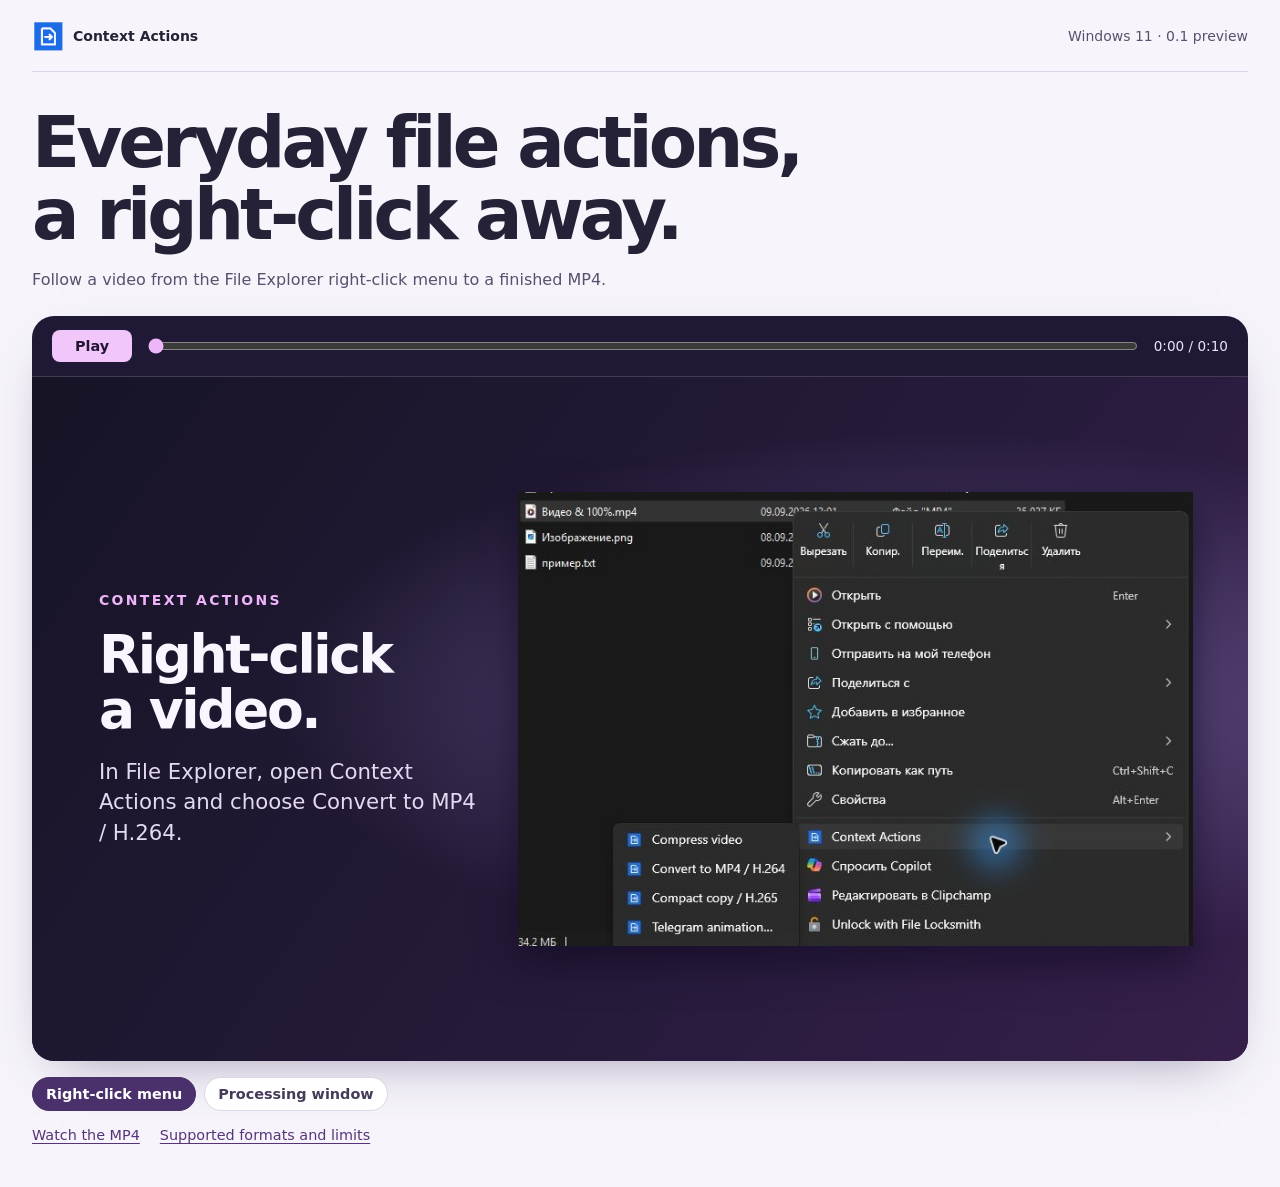
==== docs/showcase/index.html @ cdab29f8 "Showcase Context Actions in English" ====
<!doctype html>
<html lang="en">
<head>
  <meta charset="utf-8">
  <meta name="viewport" content="width=device-width, initial-scale=1">
  <meta name="description" content="See how to convert a video to MP4 from the File Explorer right-click menu with Context Actions.">
  <title>Context Actions · Product tour</title>
  <link rel="icon" href="../../resources/logo-44.png">
  <link rel="stylesheet" href="showcase.css">
  <script defer src="showcase.js"></script>
</head>
<body>
  <main>
    <header class="masthead">
      <a class="brand" href="../../README.md"><img src="../../resources/logo-44.png" alt="" width="32" height="32"> Context Actions</a>
      <span>Windows 11 · 0.1 preview</span>
    </header>

    <section aria-labelledby="tour-title">
      <div class="intro">
        <h1 id="tour-title">Everyday file actions, a right-click away.</h1>
        <p>Follow a video from the File Explorer right-click menu to a finished MP4.</p>
      </div>

      <div class="player" aria-label="Context Actions animated walkthrough">
        <div class="controls">
          <button class="play" id="play" type="button" aria-label="Play tour">Play</button>
          <label class="sr-only" for="position">Tour position</label>
          <input id="position" type="range" min="0" max="10" step="0.01" value="0" aria-valuetext="0:00 of 0:10">
          <span id="time" aria-hidden="true">0:00 / 0:10</span>
        </div>
        <div class="stage">
          <div class="scene-copy">
            <span class="eyebrow">CONTEXT ACTIONS</span>
            <h2 id="scene-title">Right-click a video.</h2>
            <p id="scene-summary">In File Explorer, open Context Actions and choose Convert to MP4 / H.264.</p>
          </div>
          <div class="scene-visual">
            <img id="scene-image" src="explorer.jpg" alt="The Context Actions submenu in File Explorer with Convert to MP4 / H.264." draggable="false">
          </div>
        </div>
      </div>

      <nav class="chapters" aria-label="Tour chapters">
        <button type="button" data-time="0" aria-current="true">Right-click menu</button>
        <button type="button" data-time="4">Processing window</button>
      </nav>
      <div class="links">
        <a href="demo.mp4">Watch the MP4</a>
        <a href="../support.md">Supported formats and limits</a>
      </div>
      <noscript>
        <p>JavaScript powers the interactive tour. <a href="demo.mp4">Watch the MP4 instead.</a></p>
      </noscript>
    </section>
  </main>
</body>
</html>
---- docs/showcase/showcase.css ----
:root {
  color-scheme: light;
  font-family: "DM Sans", "Segoe UI", system-ui, sans-serif;
  color: #252136;
  background: #f7f5fb;
}

* { box-sizing: border-box; }

body { margin: 0; }

main {
  width: min(1280px, calc(100% - 64px));
  margin: 0 auto;
  padding-bottom: 44px;
}

.masthead {
  display: flex;
  align-items: center;
  justify-content: space-between;
  gap: 12px;
  min-height: 72px;
  border-bottom: 1px solid #dcd7e7;
  color: #58516d;
  font-size: 0.875rem;
}

.brand {
  display: inline-flex;
  align-items: center;
  gap: 9px;
  color: #252136;
  font-weight: 700;
  text-decoration: none;
}

.intro { margin: 36px 0 24px; }

h1 {
  max-width: 840px;
  margin: 0;
  font-size: clamp(2.3rem, 5.5vw, 4.8rem);
  line-height: 1.02;
  letter-spacing: -0.055em;
  text-wrap: balance;
}

.intro p {
  max-width: 64ch;
  margin: 16px 0 0;
  color: #58516d;
  line-height: 1.55;
}

.player {
  overflow: hidden;
  color: #f9f6ff;
  background: #201935;
  border-radius: 22px;
  box-shadow: 0 20px 55px -28px #37225688;
}

.stage {
  container-type: inline-size;
  display: grid;
  grid-template-columns: 37% minmax(0, 1fr);
  align-items: center;
  aspect-ratio: 16 / 9;
  overflow: hidden;
  background:
    radial-gradient(ellipse at 75% 47%, #635187 0%, transparent 52%),
    linear-gradient(125deg, #171426, #271b3c 62%, #36204b);
}

.scene-copy {
  padding-left: 5.5cqw;
  opacity: var(--scene-opacity, 1);
  transform: translateY(var(--scene-shift, 0));
}

.eyebrow {
  color: #eeb5fb;
  font-size: clamp(0.6rem, 1.15cqw, 0.95rem);
  font-weight: 700;
  letter-spacing: 0.17em;
}

.scene-copy h2 {
  margin: 1.6cqw 0;
  font-size: clamp(1.2rem, 4.4cqw, 4.1rem);
  line-height: 1.02;
  letter-spacing: -0.045em;
  text-wrap: balance;
}

.scene-copy p {
  margin: 0;
  color: #e3d9f2;
  font-size: clamp(0.75rem, 1.75cqw, 1.5rem);
  line-height: 1.43;
}

.scene-visual {
  position: relative;
  height: 47cqw;
  margin: 0 4.5cqw 0 3cqw;
  opacity: var(--scene-opacity, 1);
  transform: translateX(var(--scene-shift, 0));
}

.scene-visual img {
  position: absolute;
  inset: 0;
  display: block;
  width: 100%;
  height: 100%;
  object-fit: contain;
  filter: drop-shadow(0 16px 20px #100922aa);
}

.controls {
  display: flex;
  align-items: center;
  gap: 14px;
  padding: 14px 20px;
  border-bottom: 1px solid #ffffff26;
}

button {
  font: inherit;
  font-size: 0.9rem;
  font-weight: 600;
  cursor: pointer;
}

button:focus-visible, input:focus-visible, a:focus-visible {
  outline: 2px solid #9b5bd8;
  outline-offset: 3px;
}

.play {
  flex: 0 0 5rem;
  padding: 8px;
  border: 0;
  border-radius: 8px;
  color: #221633;
  background: #f0c6fb;
}

.play:hover { background: #f7dbff; }

#position {
  flex: 1;
  min-width: 0;
  accent-color: #eeb5fb;
  cursor: pointer;
}

#time { color: #eadff7; font-size: 0.85rem; font-variant-numeric: tabular-nums; }

.chapters, .links {
  display: flex;
  flex-wrap: wrap;
  gap: 8px;
  margin-top: 16px;
}

.chapters button {
  padding: 8px 13px;
  border: 1px solid #dcd7e7;
  border-radius: 20px;
  color: #453b59;
  background: #fff;
}

.chapters button:hover { background: #f0e6fa; }
.chapters button[aria-current] { color: #fff; background: #4a316c; border-color: #4a316c; }
.links { gap: 20px; font-size: 0.9rem; }
.links a, noscript a { color: #56347a; text-underline-offset: 3px; }

.sr-only {
  position: absolute;
  width: 1px;
  height: 1px;
  padding: 0;
  overflow: hidden;
  clip-path: inset(50%);
  white-space: nowrap;
}

@media (max-width: 600px) {
  main { width: calc(100% - 32px); }
  .masthead { min-height: 60px; }
  .intro { margin-top: 26px; }
  .player { border-radius: 14px; }

  .stage {
    grid-template-columns: 1fr;
    grid-template-rows: 42cqw 1fr;
    aspect-ratio: 5 / 6;
    padding: 0 5cqw;
  }

  .scene-copy { padding-left: 0; }
  .scene-copy h2 { font-size: clamp(1.3rem, 7cqw, 2.25rem); }
  .scene-copy p { font-size: clamp(0.75rem, 3.7cqw, 1rem); }
  .scene-visual { height: 70cqw; margin: 0; align-self: start; }
  .controls { gap: 8px; padding: 12px; }
  .play { flex-basis: 4rem; }
}
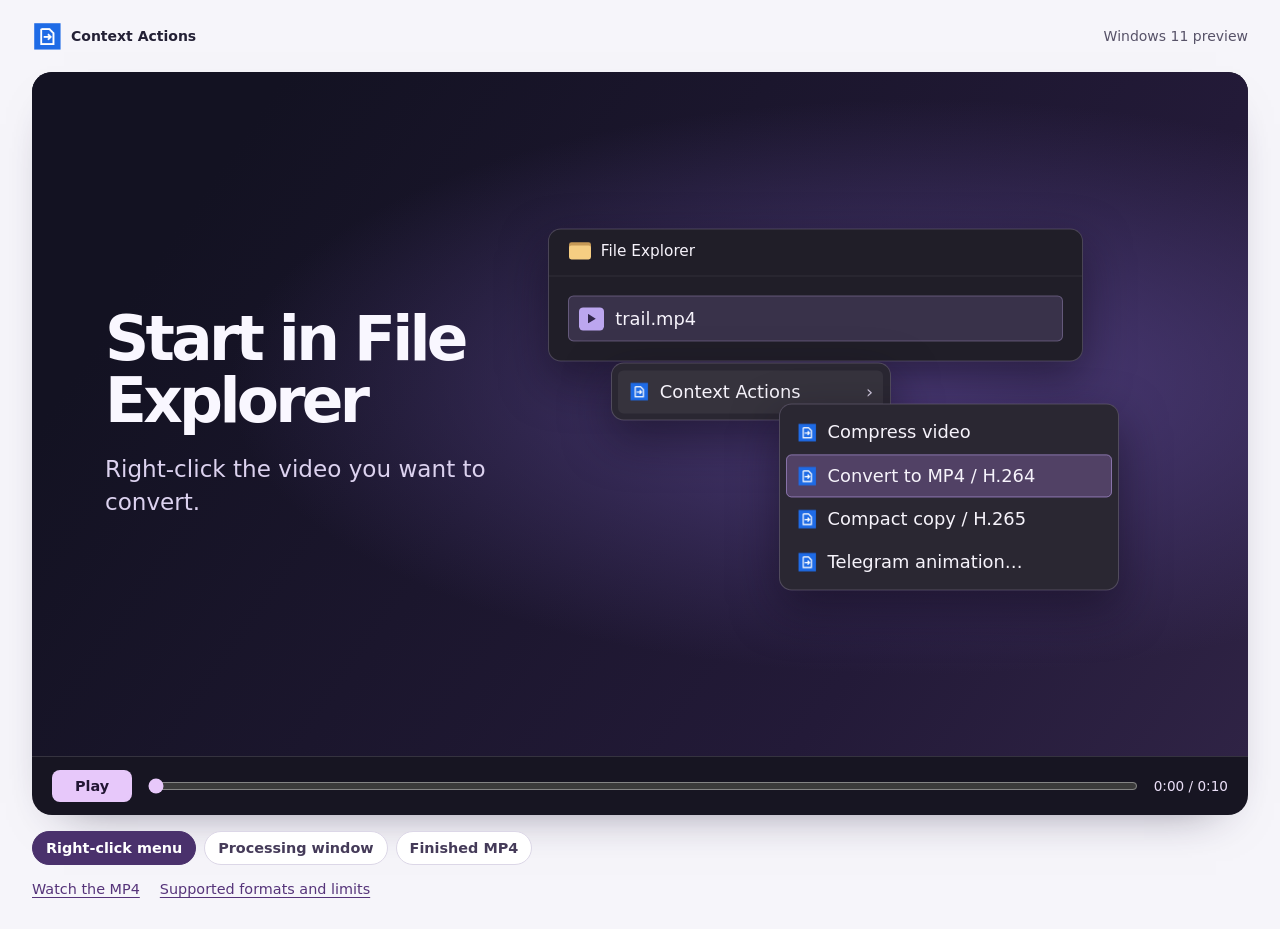
==== commit baee06c7: "Rebuild Context Actions showcase as an animated tour" ====
--- a/docs/showcase/index.html
+++ b/docs/showcase/index.html
@@ -3,8 +3,8 @@
 <head>
   <meta charset="utf-8">
   <meta name="viewport" content="width=device-width, initial-scale=1">
-  <meta name="description" content="See how to convert a video to MP4 from the File Explorer right-click menu with Context Actions.">
-  <title>Context Actions · Product tour</title>
+  <meta name="description" content="An animated walkthrough of converting a video to MP4 with Context Actions.">
+  <title>Context Actions · MP4 walkthrough</title>
   <link rel="icon" href="../../resources/logo-44.png">
   <link rel="stylesheet" href="showcase.css">
   <script defer src="showcase.js"></script>
@@ -12,47 +12,94 @@
 <body>
   <main>
     <header class="masthead">
-      <a class="brand" href="../../README.md"><img src="../../resources/logo-44.png" alt="" width="32" height="32"> Context Actions</a>
-      <span>Windows 11 · 0.1 preview</span>
+      <a class="brand" href="../../README.md"><img src="../../resources/logo-44.png" alt="" width="30" height="30"> Context Actions</a>
+      <span>Windows 11 preview</span>
     </header>
 
-    <section aria-labelledby="tour-title">
-      <div class="intro">
-        <h1 id="tour-title">Everyday file actions, a right-click away.</h1>
-        <p>Follow a video from the File Explorer right-click menu to a finished MP4.</p>
-      </div>
+    <section class="player" aria-label="Context Actions walkthrough">
+      <div class="stage" data-step="menu">
+        <div class="scene-copy">
+          <h1 id="scene-title">Choose MP4 / H.264</h1>
+          <p id="scene-summary">Select Convert to MP4 / H.264 to open the compact processing window.</p>
+        </div>
 
-      <div class="player" aria-label="Context Actions animated walkthrough">
-        <div class="controls">
-          <button class="play" id="play" type="button" aria-label="Play tour">Play</button>
-          <label class="sr-only" for="position">Tour position</label>
-          <input id="position" type="range" min="0" max="10" step="0.01" value="0" aria-valuetext="0:00 of 0:10">
-          <span id="time" aria-hidden="true">0:00 / 0:10</span>
-        </div>
-        <div class="stage">
-          <div class="scene-copy">
-            <span class="eyebrow">CONTEXT ACTIONS</span>
-            <h2 id="scene-title">Right-click a video.</h2>
-            <p id="scene-summary">In File Explorer, open Context Actions and choose Convert to MP4 / H.264.</p>
+        <div class="visual" aria-hidden="true">
+          <div class="scene explorer">
+            <div class="explorer-window window">
+              <div class="titlebar"><span class="folder-icon"></span> File Explorer</div>
+              <div class="file-list">
+                <div class="file-row"><span class="video-icon"></span> trail.mp4</div>
+              </div>
+            </div>
+
+            <div class="menu-panel parent-menu">
+              <div class="menu-item"><img src="../../resources/logo-44.png" alt=""> Context Actions <span class="chevron">›</span></div>
+            </div>
+            <div class="menu-panel submenu">
+              <div class="menu-item"><img src="../../resources/logo-44.png" alt=""> Compress video</div>
+              <div class="menu-item convert"><img src="../../resources/logo-44.png" alt=""> Convert to MP4 / H.264</div>
+              <div class="menu-item"><img src="../../resources/logo-44.png" alt=""> Compact copy / H.265</div>
+              <div class="menu-item"><img src="../../resources/logo-44.png" alt=""> Telegram animation…</div>
+            </div>
+            <span class="pointer explorer-pointer"></span>
           </div>
-          <div class="scene-visual">
-            <img id="scene-image" src="explorer.jpg" alt="The Context Actions submenu in File Explorer with Convert to MP4 / H.264." draggable="false">
+
+          <div class="scene processing" hidden>
+            <div class="app-window window">
+              <div class="titlebar"><img src="../../resources/logo-44.png" alt=""> Context Actions</div>
+              <div class="app-body">
+                <h2>Convert to MP4 / H.264</h2>
+                <div class="file-card">
+                  <div class="file-card-header"><strong>Files (1)</strong><span class="secondary">Add files…</span></div>
+                  <div class="app-file">
+                    <span class="video-icon"></span>
+                    <div>trail.mp4 <span class="file-status">Ready</span></div>
+                  </div>
+                </div>
+                <div class="setting">
+                  <span>Quality</span>
+                  <div class="field">Balanced <span class="down-chevron"></span></div>
+                </div>
+                <div class="field">Advanced options <span class="down-chevron"></span></div>
+                <div class="setting">
+                  <span>Save to</span>
+                  <div class="field">Same folder as source</div>
+                </div>
+              </div>
+
+              <div class="app-footer">
+                <div class="progress-track"><span class="progress-fill"></span></div>
+                <div class="footer-row">
+                  <div>
+                    <div class="job-status">Ready</div>
+                    <div class="result-links"><span>Open result</span><span>Show in folder</span></div>
+                  </div>
+                  <div class="actions"><span class="secondary cancel">Cancel</span><span class="run">Run</span></div>
+                </div>
+              </div>
+              <span class="pointer app-pointer"></span>
+            </div>
           </div>
         </div>
       </div>
 
-      <nav class="chapters" aria-label="Tour chapters">
-        <button type="button" data-time="0" aria-current="true">Right-click menu</button>
-        <button type="button" data-time="4">Processing window</button>
-      </nav>
-      <div class="links">
-        <a href="demo.mp4">Watch the MP4</a>
-        <a href="../support.md">Supported formats and limits</a>
+      <div class="controls" hidden>
+        <button class="play" id="play" type="button" aria-label="Play tour">Play</button>
+        <label class="sr-only" for="position">Tour position</label>
+        <input id="position" type="range" min="0" max="10" step="0.01" value="0" aria-valuetext="0:00 of 0:10">
+        <span id="time" aria-hidden="true">0:00 / 0:10</span>
       </div>
-      <noscript>
-        <p>JavaScript powers the interactive tour. <a href="demo.mp4">Watch the MP4 instead.</a></p>
-      </noscript>
     </section>
+
+    <nav class="chapters" aria-label="Tour chapters" hidden>
+      <button type="button" data-time="2.8" aria-current="true">Right-click menu</button>
+      <button type="button" data-time="4.8">Processing window</button>
+      <button type="button" data-time="9.2">Finished MP4</button>
+    </nav>
+    <div class="links">
+      <a href="demo.mp4">Watch the MP4</a>
+      <a href="../support.md">Supported formats and limits</a>
+    </div>
   </main>
 </body>
 </html>
--- a/docs/showcase/showcase.css
+++ b/docs/showcase/showcase.css
@@ -1,28 +1,27 @@
 :root {
   color-scheme: light;
-  font-family: "DM Sans", "Segoe UI", system-ui, sans-serif;
-  color: #252136;
-  background: #f7f5fb;
+  font-family: "Segoe UI", system-ui, sans-serif;
+  color: #232035;
+  background: #f6f5fa;
 }
 
 * { box-sizing: border-box; }
-
+[hidden] { display: none !important; }
 body { margin: 0; }
 
 main {
   width: min(1280px, calc(100% - 64px));
-  margin: 0 auto;
-  padding-bottom: 44px;
+  margin: auto;
+  padding-bottom: 32px;
 }
 
 .masthead {
+  min-height: 72px;
   display: flex;
   align-items: center;
   justify-content: space-between;
   gap: 12px;
-  min-height: 72px;
-  border-bottom: 1px solid #dcd7e7;
-  color: #58516d;
+  color: #575268;
   font-size: 0.875rem;
 }
 
@@ -30,112 +29,375 @@
   display: inline-flex;
   align-items: center;
   gap: 9px;
-  color: #252136;
-  font-weight: 700;
+  color: #232035;
+  font-weight: 650;
   text-decoration: none;
-}
-
-.intro { margin: 36px 0 24px; }
-
-h1 {
-  max-width: 840px;
-  margin: 0;
-  font-size: clamp(2.3rem, 5.5vw, 4.8rem);
-  line-height: 1.02;
-  letter-spacing: -0.055em;
-  text-wrap: balance;
-}
-
-.intro p {
-  max-width: 64ch;
-  margin: 16px 0 0;
-  color: #58516d;
-  line-height: 1.55;
 }
 
 .player {
   overflow: hidden;
-  color: #f9f6ff;
-  background: #201935;
-  border-radius: 22px;
-  box-shadow: 0 20px 55px -28px #37225688;
+  border-radius: 20px;
+  background: #171522;
+  box-shadow: 0 20px 48px -32px #211839a6;
 }
 
 .stage {
+  --offset: -2.8s;
+  --progress: 0%;
   container-type: inline-size;
   display: grid;
-  grid-template-columns: 37% minmax(0, 1fr);
+  grid-template-columns: 39% minmax(0, 1fr);
   align-items: center;
   aspect-ratio: 16 / 9;
   overflow: hidden;
+  color: #f9f7ff;
   background:
-    radial-gradient(ellipse at 75% 47%, #635187 0%, transparent 52%),
-    linear-gradient(125deg, #171426, #271b3c 62%, #36204b);
-}
-
-.scene-copy {
-  padding-left: 5.5cqw;
-  opacity: var(--scene-opacity, 1);
-  transform: translateY(var(--scene-shift, 0));
-}
-
-.eyebrow {
-  color: #eeb5fb;
-  font-size: clamp(0.6rem, 1.15cqw, 0.95rem);
-  font-weight: 700;
-  letter-spacing: 0.17em;
-}
-
-.scene-copy h2 {
-  margin: 1.6cqw 0;
-  font-size: clamp(1.2rem, 4.4cqw, 4.1rem);
-  line-height: 1.02;
-  letter-spacing: -0.045em;
+    radial-gradient(ellipse at 73% 46%, #4e3d7c 0%, transparent 55%),
+    linear-gradient(125deg, #131222 15%, #231a38 73%, #2f2345);
+}
+
+.scene-copy { padding: 0 1cqw 0 6cqw; }
+
+.scene-copy h1 {
+  margin: 0;
+  font-size: 5.05cqw;
+  font-weight: 660;
+  line-height: 1.01;
+  letter-spacing: -0.06em;
   text-wrap: balance;
 }
 
 .scene-copy p {
-  margin: 0;
-  color: #e3d9f2;
-  font-size: clamp(0.75rem, 1.75cqw, 1.5rem);
-  line-height: 1.43;
-}
-
-.scene-visual {
+  max-width: 28ch;
+  margin: 1.7cqw 0 0;
+  color: #dcd2ef;
+  font-size: 1.9cqw;
+  line-height: 1.45;
+}
+
+.visual {
+  --u: 1cqw;
   position: relative;
-  height: 47cqw;
-  margin: 0 4.5cqw 0 3cqw;
-  opacity: var(--scene-opacity, 1);
-  transform: translateX(var(--scene-shift, 0));
-}
-
-.scene-visual img {
+  height: calc(48 * var(--u));
+  margin-right: 3.5cqw;
+  font-size: calc(1.47 * var(--u));
+  line-height: 1.3;
+}
+
+.scene {
   position: absolute;
   inset: 0;
+}
+
+.explorer { transform: translateY(calc(2.5 * var(--u))); }
+
+.window, .menu-panel {
+  color: #f6f3fb;
+  background: #201e28;
+  border: 1px solid #a89bbb4f;
+  border-radius: calc(1.05 * var(--u));
+  box-shadow: 0 calc(1.5 * var(--u)) calc(3.8 * var(--u)) #10091984;
+}
+
+.titlebar {
+  min-height: calc(3.9 * var(--u));
+  display: flex;
+  align-items: center;
+  gap: calc(0.85 * var(--u));
+  padding: 0 calc(1.65 * var(--u));
+  border-bottom: 1px solid #ffffff13;
+  font-size: calc(1.26 * var(--u));
+}
+
+.titlebar img, .menu-item img {
+  width: calc(1.7 * var(--u));
+  height: calc(1.7 * var(--u));
+}
+
+.explorer-window {
+  position: absolute;
+  top: 13%;
+  left: 6%;
+  width: calc(44 * var(--u));
+}
+
+.folder-icon {
+  width: calc(1.75 * var(--u));
+  height: calc(1.15 * var(--u));
+  border-radius: calc(0.2 * var(--u));
+  background: #f6ce82;
+  box-shadow: 0 calc(-0.26 * var(--u)) #c79a56;
+}
+
+.file-list { padding: calc(1.55 * var(--u)); }
+
+.file-row, .app-file {
+  display: flex;
+  align-items: center;
+  gap: calc(0.9 * var(--u));
+}
+
+.file-row {
+  padding: calc(0.85 * var(--u));
+  border: 1px solid #ad9acf5e;
+  border-radius: calc(0.45 * var(--u));
+  background: #39324a;
+}
+
+.video-icon {
+  display: grid;
+  place-items: center;
+  flex: 0 0 calc(2.05 * var(--u));
+  height: calc(1.9 * var(--u));
+  border-radius: calc(0.34 * var(--u));
+  background: #bca6ef;
+}
+
+.video-icon::after {
+  content: "";
+  width: calc(0.65 * var(--u));
+  height: calc(0.8 * var(--u));
+  background: #31264a;
+  clip-path: polygon(0 0, 100% 50%, 0 100%);
+}
+
+.menu-panel {
+  position: absolute;
+  padding: calc(0.52 * var(--u));
+  background: #2a2732;
+}
+
+.parent-menu {
+  top: 36%;
+  left: 15%;
+  width: calc(23 * var(--u));
+  animation: reveal-menu 10s linear both paused;
+  animation-delay: var(--offset);
+}
+
+.submenu {
+  top: 43%;
+  left: 39%;
+  width: calc(28 * var(--u));
+  animation: reveal-submenu 10s linear both paused;
+  animation-delay: var(--offset);
+}
+
+.menu-item {
+  display: flex;
+  align-items: center;
+  gap: calc(0.85 * var(--u));
+  min-height: calc(3.55 * var(--u));
+  padding: 0 calc(0.85 * var(--u));
+  border-radius: calc(0.45 * var(--u));
+  white-space: nowrap;
+}
+
+.parent-menu .menu-item { background: #ffffff0e; }
+
+.chevron { margin-left: auto; color: #cfc7dc; }
+
+.convert {
+  background: #514165;
+  outline: 1px solid #b9a1e787;
+  outline-offset: -1px;
+}
+
+.app-window {
+  position: absolute;
+  top: 50%;
+  left: 50%;
+  width: calc(42 * var(--u));
+  overflow: hidden;
+  transform: translate(-50%, -50%);
+  animation: reveal-window 10s linear both paused;
+  animation-delay: var(--offset);
+}
+
+.app-body {
+  display: grid;
+  gap: calc(1 * var(--u));
+  padding: calc(1.55 * var(--u));
+}
+
+.app-body h2 {
+  margin: 0 0 calc(0.25 * var(--u));
+  font-size: calc(2.5 * var(--u));
+  font-weight: 650;
+  letter-spacing: -0.035em;
+}
+
+.file-card {
+  display: grid;
+  gap: calc(0.9 * var(--u));
+  padding: calc(1.05 * var(--u));
+  background: #2c2934;
+  border-radius: calc(0.64 * var(--u));
+}
+
+.file-card-header, .footer-row, .actions {
+  display: flex;
+  align-items: center;
+  gap: calc(0.65 * var(--u));
+}
+
+.file-card-header, .footer-row { justify-content: space-between; }
+
+.file-status {
   display: block;
-  width: 100%;
-  height: 100%;
-  object-fit: contain;
-  filter: drop-shadow(0 16px 20px #100922aa);
+  margin-top: calc(0.12 * var(--u));
+  color: #c4bdcf;
+  font-size: calc(1.18 * var(--u));
+}
+
+.setting { display: grid; gap: calc(0.4 * var(--u)); }
+
+.field, .secondary, .run {
+  border: 1px solid #ffffff17;
+  border-radius: calc(0.4 * var(--u));
+  background: #2d2937;
+}
+
+.field {
+  min-height: calc(2.8 * var(--u));
+  display: flex;
+  justify-content: space-between;
+  align-items: center;
+  padding: 0 calc(0.85 * var(--u));
+  color: #e7e1ee;
+}
+
+.down-chevron {
+  width: calc(0.52 * var(--u));
+  height: calc(0.52 * var(--u));
+  margin: 0 calc(0.15 * var(--u)) calc(0.26 * var(--u)) 0;
+  border: solid #c9bdd7;
+  border-width: 0 1px 1px 0;
+  transform: rotate(45deg);
+}
+
+.app-footer {
+  padding: calc(0.95 * var(--u)) calc(1.55 * var(--u)) calc(1.25 * var(--u));
+  background: #191820;
+  border-top: 1px solid #ffffff13;
+  font-size: calc(1.3 * var(--u));
+}
+
+.progress-track {
+  height: calc(0.32 * var(--u));
+  margin-bottom: calc(0.7 * var(--u));
+  overflow: hidden;
+  border-radius: 99px;
+  background: #40394a;
+}
+
+.progress-fill { display: block; width: var(--progress); height: 100%; background: #d5b3ed; }
+
+.footer-row { min-height: calc(4.1 * var(--u)); }
+.actions { flex-shrink: 0; }
+
+.secondary, .run {
+  display: inline-block;
+  padding: calc(0.52 * var(--u)) calc(0.8 * var(--u));
+  font-size: calc(1.23 * var(--u));
+  text-align: center;
+}
+
+.cancel { opacity: 0.42; }
+
+.run {
+  min-width: calc(5.5 * var(--u));
+  color: #251931;
+  background: #d5b3ed;
+}
+
+.result-links {
+  display: flex;
+  gap: calc(0.9 * var(--u));
+  margin-top: calc(0.4 * var(--u));
+  color: #e2bbf8;
+  visibility: hidden;
+}
+
+[data-step="running"] .run { opacity: 0.45; }
+[data-step="running"] .cancel { opacity: 1; }
+[data-step="done"] .result-links { visibility: visible; }
+
+.pointer {
+  position: absolute;
+  z-index: 2;
+  width: calc(1.85 * var(--u));
+  height: calc(2.3 * var(--u));
+  filter: drop-shadow(0 2px 3px #090613) drop-shadow(0 0 8px #c5a3ff8c);
+}
+
+.pointer::before, .pointer::after {
+  content: "";
+  position: absolute;
+  inset: 0;
+  background: #fbf7ff;
+  clip-path: polygon(8% 2%, 94% 59%, 56% 63%, 38% 94%);
+}
+
+.pointer::after { inset: 14%; background: #21182e; }
+
+.explorer-pointer {
+  animation: explorer-pointer 10s linear both paused;
+  animation-delay: var(--offset);
+}
+
+.app-pointer {
+  left: 91%;
+  top: 90%;
+  animation: app-pointer 10s linear both paused;
+  animation-delay: var(--offset);
+}
+
+@keyframes reveal-menu {
+  0%, 8% { opacity: 0; transform: translateY(-5%); }
+  11%, 100% { opacity: 1; transform: none; }
+}
+
+@keyframes reveal-submenu {
+  0%, 17% { opacity: 0; transform: translateX(-4%); }
+  20%, 100% { opacity: 1; transform: none; }
+}
+
+@keyframes reveal-window {
+  0%, 42% { opacity: 0; transform: translate(-48%, -48%) scale(0.97); }
+  46%, 100% { opacity: 1; transform: translate(-50%, -50%); }
+}
+
+@keyframes explorer-pointer {
+  0% { left: 37%; top: 12%; }
+  7%, 9% { left: 28%; top: 27%; transform: scale(1); }
+  8% { transform: scale(0.78); }
+  15%, 19% { left: 35%; top: 42%; }
+  26%, 38%, 41% { left: 71%; top: 56%; opacity: 1; transform: scale(1); }
+  39% { left: 71%; top: 56%; opacity: 1; transform: scale(0.78); }
+  42%, 100% { left: 71%; top: 56%; opacity: 0; }
+}
+
+@keyframes app-pointer {
+  0%, 48% { opacity: 0; transform: translate(30%, 0); }
+  53% { opacity: 1; }
+  59%, 62% { opacity: 1; transform: translate(-100%, 10%) scale(1); }
+  61% { transform: translate(-100%, 10%) scale(0.78); }
+  69%, 100% { opacity: 0; transform: translate(-100%, 10%); }
 }
 
 .controls {
   display: flex;
   align-items: center;
   gap: 14px;
-  padding: 14px 20px;
-  border-bottom: 1px solid #ffffff26;
-}
-
-button {
-  font: inherit;
-  font-size: 0.9rem;
-  font-weight: 600;
-  cursor: pointer;
-}
+  padding: 13px 20px;
+  border-top: 1px solid #ffffff21;
+}
+
+button { font: 600 0.9rem "Segoe UI", system-ui, sans-serif; cursor: pointer; }
 
 button:focus-visible, input:focus-visible, a:focus-visible {
-  outline: 2px solid #9b5bd8;
+  outline: 2px solid #ab70ed;
   outline-offset: 3px;
 }
 
@@ -145,18 +407,12 @@
   border: 0;
   border-radius: 8px;
   color: #221633;
-  background: #f0c6fb;
-}
-
-.play:hover { background: #f7dbff; }
-
-#position {
-  flex: 1;
-  min-width: 0;
-  accent-color: #eeb5fb;
-  cursor: pointer;
-}
-
+  background: #e7c8fa;
+}
+
+.play:hover { background: #f5dfff; }
+
+#position { flex: 1; min-width: 0; accent-color: #e7c8fa; cursor: pointer; }
 #time { color: #eadff7; font-size: 0.85rem; font-variant-numeric: tabular-nums; }
 
 .chapters, .links {
@@ -176,36 +432,36 @@
 
 .chapters button:hover { background: #f0e6fa; }
 .chapters button[aria-current] { color: #fff; background: #4a316c; border-color: #4a316c; }
+
 .links { gap: 20px; font-size: 0.9rem; }
-.links a, noscript a { color: #56347a; text-underline-offset: 3px; }
+.links a { color: #56347a; text-underline-offset: 3px; }
 
 .sr-only {
   position: absolute;
   width: 1px;
   height: 1px;
-  padding: 0;
   overflow: hidden;
   clip-path: inset(50%);
   white-space: nowrap;
 }
 
-@media (max-width: 600px) {
+@media (max-width: 720px) {
   main { width: calc(100% - 32px); }
   .masthead { min-height: 60px; }
-  .intro { margin-top: 26px; }
   .player { border-radius: 14px; }
-
-  .stage {
-    grid-template-columns: 1fr;
-    grid-template-rows: 42cqw 1fr;
-    aspect-ratio: 5 / 6;
-    padding: 0 5cqw;
-  }
-
-  .scene-copy { padding-left: 0; }
-  .scene-copy h2 { font-size: clamp(1.3rem, 7cqw, 2.25rem); }
-  .scene-copy p { font-size: clamp(0.75rem, 3.7cqw, 1rem); }
-  .scene-visual { height: 70cqw; margin: 0; align-self: start; }
+  .stage { grid-template-columns: 1fr; grid-template-rows: 41cqw auto; aspect-ratio: auto; }
+  .scene-copy { padding: 6cqw 7cqw 0; }
+  .scene-copy h1 { font-size: 8cqw; text-wrap: wrap; }
+  .scene-copy p { max-width: 42ch; margin-top: 2.6cqw; font-size: 3.75cqw; }
+  .visual { --u: 1.85cqw; margin: 0 1cqw; }
   .controls { gap: 8px; padding: 12px; }
-  .play { flex-basis: 4rem; }
-}
+  .play { flex-basis: 4.25rem; }
+}
+
+@media (prefers-reduced-motion: reduce) {
+  .pointer { display: none; }
+  .parent-menu, .submenu, .app-window { animation: none; }
+  .stage[data-step="file"] .parent-menu,
+  .stage[data-step="file"] .submenu,
+  .stage[data-step="context"] .submenu { visibility: hidden; }
+}
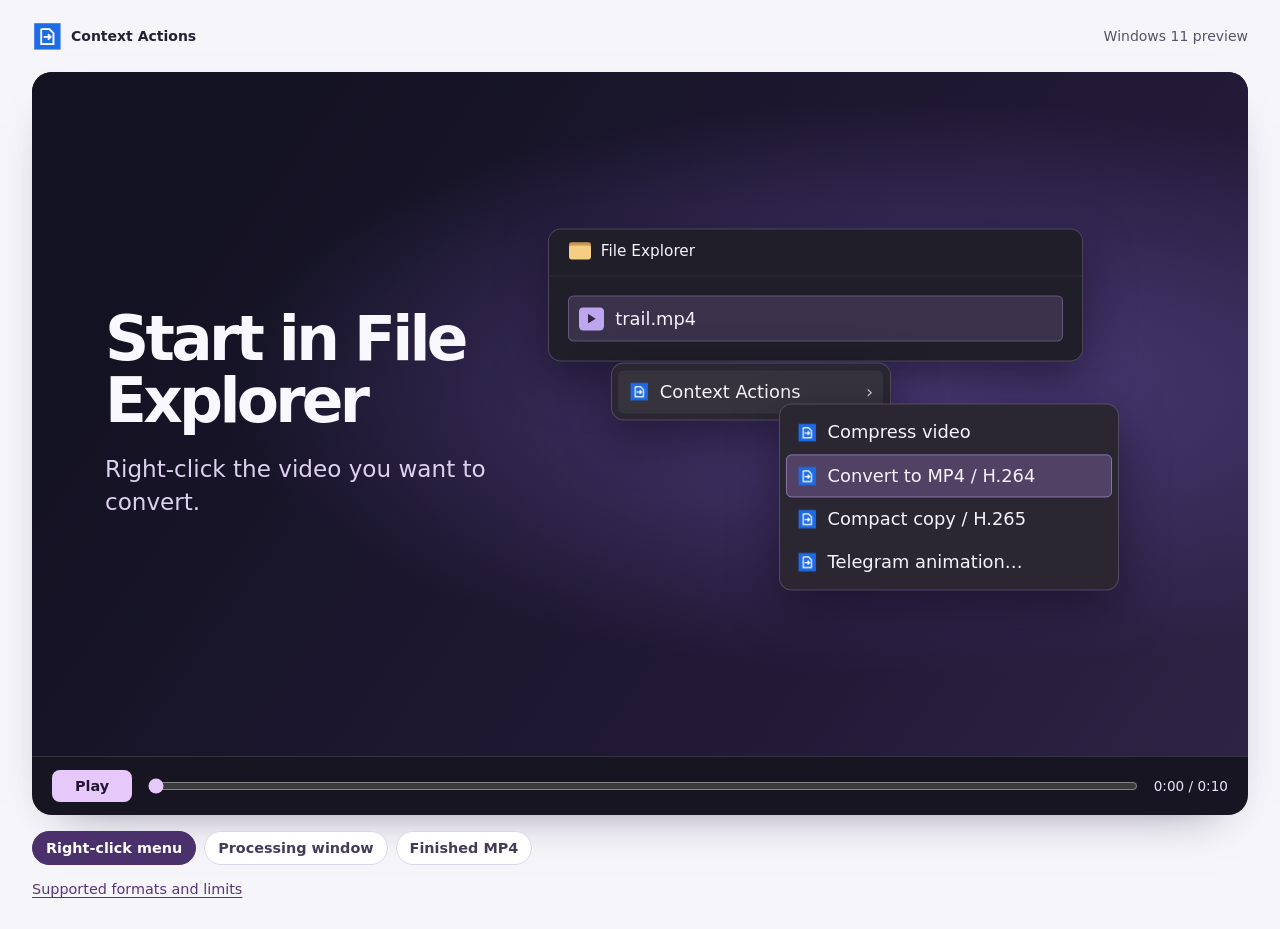
==== commit b5805b8b: "Use the README animation as the video link" ====
--- a/docs/showcase/index.html
+++ b/docs/showcase/index.html
@@ -97,7 +97,6 @@
       <button type="button" data-time="9.2">Finished MP4</button>
     </nav>
     <div class="links">
-      <a href="demo.mp4">Watch the MP4</a>
       <a href="../support.md">Supported formats and limits</a>
     </div>
   </main>
